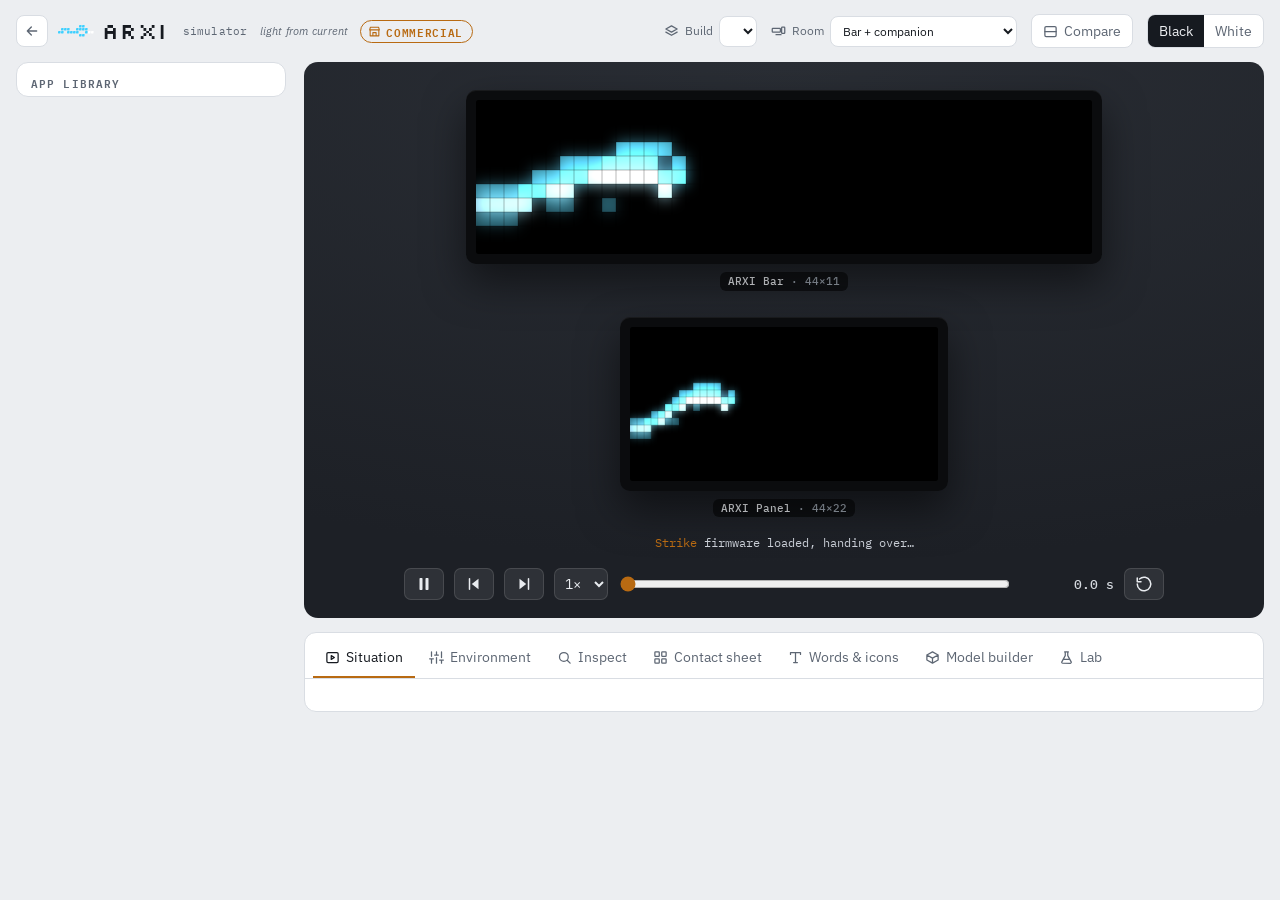
==== commercial/index.html @ 9428a1cd "Split into intro + Home, Commercial, Government sections - index.html is now a simple intro that lin" ====
<!doctype html>
<html lang="en">
<head>
<meta charset="utf-8">
<meta name="viewport" content="width=device-width,initial-scale=1,viewport-fit=cover">
<title>ARXI Commercial · Simulator</title>
<script type="importmap">{"imports":{"three":"https://cdn.jsdelivr.net/npm/three@0.160.0/build/three.module.js"}}</script>
<link rel="preconnect" href="https://fonts.googleapis.com">
<link rel="stylesheet" href="https://fonts.googleapis.com/css2?family=IBM+Plex+Mono:wght@400;500&family=IBM+Plex+Sans:wght@400;500;600&family=Silkscreen&display=swap">
<link rel="stylesheet" href="../shared/arxi.css">
<script>window.ARXI_SEGMENT = 'commercial';</script>
</head>
<body>
<div class="wrap">
  <header>
    <div class="mark"><span id="eelMark"></span>ARXI<small id="buildTag">simulator</small><small class="tagline">light from current</small></div>
    <span class="spacer"></span>
    <label class="hsel" for="buildSel"><span data-ic="layers">Build</span><select id="buildSel"></select></label>
    <label class="hsel" for="roomSel"><span data-ic="screens">Room</span><select id="roomSel"><option value="0">Bar + companion</option><option value="1">Bar alone</option><option value="2">Companion alone</option><option value="3">Swapped: companion leads</option></select></label>
    <button id="cmpBtn" class="hbtn" aria-pressed="false" title="Show a second build underneath"><span data-ic="columns"></span>Compare</button>
    <div class="seg" role="group" aria-label="Finish">
      <button id="fnBlack" aria-pressed="true">Black</button><button id="fnWhite" aria-pressed="false">White</button>
    </div>
  </header>

  <div class="grid">
    <nav class="lib" aria-label="Apps">
      <h2>App library</h2>
      <div id="apps"></div>
    </nav>

    <main style="min-width:0">
      <section class="stage" aria-label="Screens">
        <div class="rowlabel" id="rowA" hidden></div>
        <div class="devices" id="devices">
          <div class="device" id="barDev"><div class="bezel"><canvas id="barCv" width="616" height="154"></canvas></div><div class="dlabel" id="barLbl"><b>ARXI Bar</b> · 44×11</div></div>
          <div class="device" id="panDev"><div class="bezel"><canvas id="panCv" width="448" height="224"></canvas></div><div class="dlabel" id="panLbl"><b>ARXI Panel</b> · 44×22</div></div>
        </div>
        <div class="rowlabel" id="rowB" hidden></div>
        <div class="devices" id="devicesB" hidden>
          <div class="device" id="barDevB"><div class="bezel"><canvas id="barCvB" width="616" height="154"></canvas></div></div>
          <div class="device" id="panDevB"><div class="bezel"><canvas id="panCvB" width="448" height="224"></canvas></div></div>
        </div>
        <div class="now" id="now"></div>
        <div class="transport">
          <button id="play" aria-label="Pause" data-ic="pause"></button>
          <button id="stepB" aria-label="Back one frame" title="Back one frame" data-ic="back"></button>
          <button id="stepF" aria-label="Forward one frame" title="Forward one frame" data-ic="fwd"></button>
          <select id="speed" aria-label="Speed"><option value="0.25">¼×</option><option value="0.5">½×</option><option value="1" selected>1×</option><option value="2">2×</option><option value="4">4×</option><option value="8">8×</option></select>
          <input type="range" id="seek" min="0" max="30000" step="33" value="0" aria-label="Situation time">
          <span class="clock" id="clock">0.0 s</span>
          <button id="restart" title="Restart situation" aria-label="Restart situation" data-ic="restart"></button>
        </div>
      </section>

      <section class="panel">
        <div class="tabs" role="tablist">
          <button role="tab" id="tSit" aria-selected="true" data-ic="film">Situation</button>
          <button role="tab" id="tCtl" aria-selected="false" data-ic="sliders">Environment</button>
          <button role="tab" id="tIns" aria-selected="false" data-ic="search">Inspect</button>
          <button role="tab" id="tSheet" aria-selected="false" data-ic="grid">Contact sheet</button>
          <button role="tab" id="tFit" aria-selected="false" data-ic="type">Words &amp; icons</button>
          <button role="tab" id="tModel" aria-selected="false" data-ic="box">Model builder</button>
          <button role="tab" id="tBuild" aria-selected="false" data-ic="flask">Lab</button>
        </div>
        <div class="pane" id="pSit"></div>
        <div class="pane" id="pCtl" hidden></div>
        <div class="pane" id="pIns" hidden></div>
        <div class="pane" id="pSheet" hidden></div>
        <div class="pane" id="pFit" hidden></div>
        <div class="pane" id="pModel" hidden></div>
        <div class="pane" id="pBuild" hidden></div>
      </section>
    </main>
  </div>
</div>

<!-- Shared simulator: changes here affect every section -->
<script src="../shared/firmware.js"></script>
<script src="../shared/engine.js"></script>
<script src="../shared/icons.js"></script>
<script src="../shared/eel.js"></script>
<script src="../shared/apps.js"></script>
<script src="../shared/lab.js"></script>
<script src="../shared/scene3d.js"></script>
<script src="../shared/place.js"></script>
<script src="../shared/tiers.js"></script>
<script src="../shared/wizard.js"></script>
<script src="../shared/segment.js"></script>
<!-- Commercial only: add features for this section in commercial/features.js -->
<script src="features.js"></script>
<!-- Boots the simulator (load last) -->
<script src="../shared/ui.js"></script>
</body>
</html>
---- shared/arxi.css ----
/* ARXI Simulator: shared styles for every section */
/* Layout: a workbench. App library on the left, the two ARXI screens on a wall in the middle, controls in tabs underneath. */
:root {
  --bg: #eceef1; --surface: #ffffff; --raised: #f5f6f8; --line: #d9dde3; --fg: #161a20; --muted: #5d6673;
  --accent: #b86a12; --accent-fg: #ffffff; --wall: #2a2e35; --wall-2: #1d2026; --ok: #1f8a4c; --warn: #b86a12; --paid: #6b4bd6;
  --display: "Silkscreen", "IBM Plex Mono", monospace; --body: "IBM Plex Sans", system-ui, sans-serif; --mono: "IBM Plex Mono", ui-monospace, monospace;
  color-scheme: light;
}
@media (prefers-color-scheme: dark) { :root:not([data-theme="light"]) {
  --bg: #0e1013; --surface: #161a1f; --raised: #1c2027; --line: #2a3039; --fg: #e6e9ed; --muted: #8d96a3;
  --accent: #f2a640; --accent-fg: #1a1206; --wall: #0a0b0d; --wall-2: #050607; --ok: #4cc47c; --warn: #f2a640; --paid: #a48bff; color-scheme: dark } }
:root[data-theme="dark"] {
  --bg: #0e1013; --surface: #161a1f; --raised: #1c2027; --line: #2a3039; --fg: #e6e9ed; --muted: #8d96a3;
  --accent: #f2a640; --accent-fg: #1a1206; --wall: #0a0b0d; --wall-2: #050607; --ok: #4cc47c; --warn: #f2a640; --paid: #a48bff; color-scheme: dark }
* { box-sizing: border-box }
html, body { height: 100% }
body { background: var(--bg); color: var(--fg); font: 14px/1.45 var(--body); margin: 0 }
button, select, input { font: inherit; color: inherit }
.wrap { padding-left: max(16px, env(safe-area-inset-left, 0px)); padding-right: max(16px, env(safe-area-inset-right, 0px)); padding-block: 14px 28px; max-width: 1440px; margin: 0 auto }
header { display: flex; align-items: center; gap: 14px; flex-wrap: wrap; padding-bottom: 14px }
.mark { font-family: var(--display); font-size: 22px; letter-spacing: .04em; line-height: 1 }
.mark small { font-family: var(--mono); font-size: 11px; color: var(--muted); letter-spacing: .02em; margin-left: 8px; vertical-align: middle }
.spacer { flex: 1 }
.ic { flex: none; vertical-align: -3px }
.mark { display: inline-flex; align-items: center; gap: 8px }
.eelmark { display: block }
.tagline { font: italic 11px var(--body) !important; color: var(--muted); margin-left: 4px !important }
.hsel span, .hbtn, .tabs button { display: inline-flex; align-items: center; gap: 6px }
.transport button { display: inline-flex; align-items: center; justify-content: center; min-height: 32px }
.group > summary .gname { display: inline-flex; align-items: center; gap: 8px }
.group > summary .gname .ic { color: var(--accent); opacity: .85 }
.sub button { display: inline-flex; align-items: center; gap: 6px }
.sub button .ic { opacity: .75 }
@media (max-width: 520px) { .tagline { display: none } .hsel select { max-width: 160px } }
.hsel { display: inline-flex; align-items: center; gap: 6px; font-size: 12px; color: var(--muted) }
.hsel select { background: var(--surface); border: 1px solid var(--line); border-radius: 8px; padding: 6px 8px; color: var(--fg); max-width: 210px }
.hbtn { border: 1px solid var(--line); background: var(--surface); border-radius: 8px; padding: 6px 11px; cursor: pointer; color: var(--muted) }
.hbtn[aria-pressed="true"] { background: var(--fg); color: var(--bg) }
.rowlabel { font: 500 11px/1 var(--mono); letter-spacing: .1em; text-transform: uppercase; color: #9aa3ae; align-self: flex-start }
.rowlabel b { color: var(--accent); font-weight: 500 }
.results { width: 100%; border-collapse: collapse; font: 12px/1.35 var(--mono); margin-top: 12px }
.results th, .results td { border-bottom: 1px solid var(--line); padding: 6px 8px; text-align: left; vertical-align: top }
.results th { color: var(--muted); font-weight: 500; position: sticky; top: 0; background: var(--surface) }
.results td.cell { cursor: pointer } .results td.cell:hover { background: var(--raised) }
.tag2 { display: inline-block; padding: 1px 6px; border-radius: 4px; border: 1px solid currentColor; font-size: 10.5px; margin-right: 4px }
.tag2.same { color: var(--muted) } .tag2.diff { color: var(--accent) } .tag2.bad { color: #e5534b }
.tablewrap { overflow-x: auto; max-height: 520px; overflow-y: auto }
.buildrow { display: flex; gap: 8px; align-items: center; flex-wrap: wrap; padding: 6px 0; border-bottom: 1px solid var(--line); font-size: 13px }
.buildrow .nm { flex: 1; min-width: 180px }
.seg { display: inline-flex; border: 1px solid var(--line); border-radius: 8px; overflow: hidden; background: var(--surface) }
.seg button { border: 0; background: transparent; padding: 6px 11px; cursor: pointer; color: var(--muted) }
.seg button[aria-pressed="true"] { background: var(--fg); color: var(--bg) }
.seg button:focus-visible, button:focus-visible, select:focus-visible, input:focus-visible { outline: 2px solid var(--accent); outline-offset: 1px }
.grid { display: grid; grid-template-columns: 270px minmax(0, 1fr); gap: 18px; align-items: start }
@media (max-width: 860px) { .grid { grid-template-columns: minmax(0, 1fr) } .lib { order: 2 } }

/* App library */
.lib { background: var(--surface); border: 1px solid var(--line); border-radius: 12px; overflow: hidden }
.lib h2 { font: 600 11px/1 var(--mono); letter-spacing: .1em; text-transform: uppercase; color: var(--muted); margin: 0; padding: 14px 14px 8px }
.libtools { display: flex; gap: 6px; padding: 0 10px 10px }
.libtools input, .libtools select { background: var(--raised); border: 1px solid var(--line); border-radius: 7px; padding: 6px 8px; min-width: 0 }
.libtools input { flex: 1 }
.group { border-top: 1px solid var(--line) }
.group > summary { list-style: none; cursor: pointer; padding: 10px 14px; display: flex; justify-content: space-between; gap: 8px; font: 600 11.5px/1.2 var(--mono); letter-spacing: .08em; text-transform: uppercase; color: var(--muted) }
.group > summary::-webkit-details-marker { display: none }
.group > summary::before { content: "▸"; margin-right: 6px }
.group[open] > summary::before { content: "▾" }
.group > summary > span:first-child { flex: 1 }
.group[open] > summary { color: var(--fg) }
.gmeta { font-weight: 400; letter-spacing: .02em; text-transform: none }
.app { border-top: 1px solid var(--line) }
.app > summary { list-style: none; cursor: pointer; padding: 9px 14px 9px 26px; display: grid; grid-template-columns: 1fr auto; gap: 2px 8px; align-items: center }
.app > summary::-webkit-details-marker { display: none }
.app > summary .nm { font-weight: 600 }
.app > summary .meta { grid-column: 1 / -1; color: var(--muted); font-size: 12px }
.app[open] > summary { background: var(--raised) }
.chip { font: 500 10.5px/1 var(--mono); letter-spacing: .04em; text-transform: uppercase; padding: 4px 6px; border-radius: 5px; border: 1px solid currentColor; white-space: nowrap }
.chip.free { color: var(--ok) } .chip.paid { color: var(--paid) } .chip.internal { color: var(--muted) } .chip.concept { color: var(--warn) }
.sits { padding: 4px 8px 10px; display: flex; flex-direction: column; gap: 2px; background: var(--raised) }
.sits button { text-align: left; border: 0; background: transparent; padding: 6px 8px; border-radius: 6px; cursor: pointer; color: var(--fg) }
.sits button:hover { background: var(--line) }
.sits button[aria-current="true"] { background: var(--accent); color: var(--accent-fg) }
.appinfo { padding: 2px 16px 10px; background: var(--raised); color: var(--muted); font-size: 12px }
.appinfo details summary { cursor: pointer; color: var(--fg) }
.appinfo .row { display: flex; gap: 6px; align-items: center; margin-top: 6px; flex-wrap: wrap }
.appinfo select, .appinfo input { background: var(--surface); border: 1px solid var(--line); border-radius: 6px; padding: 3px 6px; font-size: 12px; max-width: 120px }

/* Stage */
.stage { background: radial-gradient(120% 90% at 50% 0%, var(--wall), var(--wall-2)); border-radius: 14px; padding: 28px 22px 18px; display: flex; flex-direction: column; gap: 18px; align-items: center }
.devices { display: flex; gap: 26px; flex-wrap: wrap; justify-content: center; align-items: flex-end; width: 100% }
.device { display: flex; flex-direction: column; align-items: center; gap: 8px; min-width: 0; max-width: 100% }
.bezel { border-radius: 10px; padding: 10px; background: #0b0c0e; box-shadow: 0 18px 40px rgba(0,0,0,.5), inset 0 1px 0 rgba(255,255,255,.06); max-width: 100% }
.white .bezel { background: #e8e7e3; box-shadow: 0 18px 40px rgba(0,0,0,.45), inset 0 1px 0 rgba(255,255,255,.7) }
.bezel canvas { display: block; border-radius: 3px; background: #050505; max-width: 100%; height: auto; image-rendering: auto }
#barCv, #barCvB { width: 616px } #panCv, #panCvB { width: 308px }
.dlabel { font: 500 11px/1.3 var(--mono); color: #9aa3ae; text-align: center }
.dlabel b { color: #e8ebef; font-weight: 500 }
.now { font: 12px/1.3 var(--mono); color: #c9ced6; text-align: center; min-height: 1.3em }
.now .tag { color: var(--accent) }
.transport { display: flex; gap: 10px; align-items: center; flex-wrap: wrap; width: 100%; max-width: 760px; color: #d6dae0 }
.transport button { background: rgba(255,255,255,.08); border: 1px solid rgba(255,255,255,.12); color: #e9ecf0; border-radius: 7px; padding: 5px 10px; cursor: pointer; min-width: 36px }
.transport button:hover { background: rgba(255,255,255,.14) }
.transport select { background: rgba(255,255,255,.08); border: 1px solid rgba(255,255,255,.12); color: #e9ecf0; border-radius: 7px; padding: 5px 6px }
.transport select option { color: #111 }
.transport input[type=range] { flex: 1; min-width: 140px; accent-color: var(--accent) }
.clock { font: 500 13px/1 var(--mono); font-variant-numeric: tabular-nums; min-width: 92px; text-align: right }

/* Panel below the stage */
.panel { background: var(--surface); border: 1px solid var(--line); border-radius: 12px; margin-top: 14px }
.tabs { display: flex; gap: 2px; border-bottom: 1px solid var(--line); padding: 6px 8px 0; overflow-x: auto }
.tabs button { border: 0; background: transparent; padding: 8px 12px; border-bottom: 2px solid transparent; cursor: pointer; color: var(--muted); white-space: nowrap }
.tabs button[aria-selected="true"] { color: var(--fg); border-bottom-color: var(--accent) }
.pane { padding: 16px }
.sit-title { font-size: 18px; font-weight: 600; margin: 0 0 4px; text-wrap: balance }
.sit-note { color: var(--muted); margin: 0 0 12px; max-width: 70ch }
.beats { display: flex; flex-direction: column; gap: 3px; font: 12px/1.4 var(--mono); color: var(--muted) }
.beats .done { color: var(--fg) }
.sub { display: flex; gap: 6px; flex-wrap: wrap; margin-bottom: 14px }
.sub button { border: 1px solid var(--line); background: var(--raised); border-radius: 999px; padding: 4px 11px; cursor: pointer; font-size: 13px }
.sub button[aria-pressed="true"] { background: var(--fg); color: var(--bg); border-color: var(--fg) }
.fields { display: grid; grid-template-columns: repeat(auto-fill, minmax(220px, 1fr)); gap: 10px 18px }
.f { display: flex; flex-direction: column; gap: 4px; min-width: 0 }
.f label { font-size: 12px; color: var(--muted) }
.f .val { font: 11px var(--mono); color: var(--muted); float: right }
.f select, .f input[type=text], .f input[type=number] { background: var(--raised); border: 1px solid var(--line); border-radius: 7px; padding: 6px 8px; min-width: 0 }
.f input[type=range] { accent-color: var(--accent) }
.f input[type=color] { width: 100%; height: 30px; border: 1px solid var(--line); border-radius: 7px; background: var(--raised); padding: 2px }
.tog { display: flex; align-items: center; gap: 8px; padding-top: 18px; cursor: pointer }
.tog input { accent-color: var(--accent); width: 16px; height: 16px }
.btns { display: flex; flex-wrap: wrap; gap: 8px; margin-top: 4px }
.btn { border: 1px solid var(--line); background: var(--raised); border-radius: 7px; padding: 6px 11px; cursor: pointer }
.btn:hover { border-color: var(--accent) }
.btn.primary { background: var(--accent); color: var(--accent-fg); border-color: var(--accent) }
.hint { color: var(--muted); font-size: 12.5px; max-width: 72ch }
.kv { display: grid; grid-template-columns: max-content 1fr; gap: 4px 16px; font: 12.5px/1.4 var(--mono); margin-bottom: 14px }
.kv dt { color: var(--muted) } .kv dd { margin: 0; overflow-wrap: anywhere }
.layers { display: flex; gap: 4px; flex-wrap: wrap }
.layers span { font: 11px var(--mono); padding: 2px 6px; border-radius: 4px; border: 1px solid var(--line); color: var(--muted) }
.layers span.on { color: var(--fg); border-color: var(--accent) }
#timeline { width: 100%; height: 56px; display: block; border: 1px solid var(--line); border-radius: 8px; background: var(--raised) }
.legend { display: flex; flex-wrap: wrap; gap: 4px 12px; font: 11px var(--mono); color: var(--muted); margin: 6px 0 14px }
.legend i { display: inline-block; width: 9px; height: 9px; border-radius: 2px; margin-right: 4px; vertical-align: -1px }
.sheet { display: grid; grid-template-columns: repeat(auto-fill, minmax(230px, 1fr)); gap: 14px; margin-top: 12px }
.sheet figure { margin: 0; background: var(--wall-2); border-radius: 10px; padding: 10px; display: flex; flex-direction: column; gap: 6px; align-items: center; cursor: pointer }
.sheet figure:hover { outline: 2px solid var(--accent) }
.sheet canvas { max-width: 100%; height: auto; image-rendering: pixelated; border-radius: 2px }
.sheet figcaption { font: 11.5px/1.3 var(--mono); color: #c7ccd3; text-align: center }
pre.code { background: var(--raised); border: 1px solid var(--line); border-radius: 8px; padding: 12px; font: 12px/1.5 var(--mono); overflow-x: auto; max-height: 340px; margin: 8px 0 0 }
.diffnote { font: 12px var(--mono); padding: 8px 10px; border-radius: 7px; background: var(--raised); border: 1px solid var(--line); margin-top: 10px }
.diffnote.bad { border-color: #d0453a } .diffnote.good { border-color: var(--ok) }
[hidden] { display: none !important }
/* Place: the screens in a room or outdoors */
.stage { position: relative; overflow: hidden }
.stage > *:not(#sceneBg):not(#sceneFx) { position: relative; z-index: 2 }
#sceneBg, #sceneFx { position: absolute; inset: 0; z-index: 0; pointer-events: none }
#sceneFx { z-index: 3 }
.stage[data-place]:not([data-place="bench"]) { background: #0a0b0d; min-height: 620px; justify-content: center; padding-top: 60px }
.stage .devices { zoom: var(--dist, 1) }
.stage:not([data-place="bench"]) .dlabel { background: rgba(0,0,0,.55); padding: 2px 8px; border-radius: 6px }
.stage[data-place="living"] .devices, .stage[data-place="bedroom"] .devices { margin-bottom: 70px }
.bezel { position: relative }
.bezel canvas { filter: contrast(calc(1 - var(--wash, 0) * .55)) brightness(calc(1 + var(--wash, 0) * .2)) saturate(calc(1 - var(--wash, 0) * .35)) }
.bezel::after { content: ""; position: absolute; inset: 10px; border-radius: 3px; background: linear-gradient(120deg, rgba(255,255,255,.55), rgba(255,255,255,.15) 45%, rgba(255,255,255,.4)); opacity: calc(var(--wash, 0) * .45); pointer-events: none }
.stage > .placebar { position: absolute !important; top: 12px; left: 14px; right: 14px; z-index: 4 !important; display: flex; gap: 6px; align-items: center; flex-wrap: wrap }
.stage[data-place="bench"] { padding-top: 56px }
@media (max-width: 520px) { .stage > .placebar { position: relative !important; top: 0; left: 0; right: 0 } .stage[data-place] { padding-top: 14px !important } }
.placebar .psel { display: inline-flex; gap: 5px; align-items: center; font-size: 12px; color: #e6e9ed; background: rgba(10,12,15,.6); padding: 4px 7px; border-radius: 7px }
.placebar select { background: rgba(10,12,15,.75); color: #e6e9ed; border: 1px solid rgba(255,255,255,.15); border-radius: 7px; padding: 4px 6px; font-size: 12px }
.spots { display: inline-flex; gap: 6px; align-items: center; flex-wrap: wrap } .spots[hidden] { display: none !important }
.pnote { font: 11.5px var(--mono); color: #e6e9ed; background: rgba(0,0,0,.5); padding: 3px 8px; border-radius: 6px; margin-left: auto }
.pnote:empty { display: none }
.fx-rain { background: repeating-linear-gradient(105deg, transparent 0 14px, rgba(190,210,235,.28) 14px 15px, transparent 15px 31px); background-size: 200px 200px; animation: rain .45s linear infinite }
.fx-storm { background: repeating-linear-gradient(105deg, transparent 0 10px, rgba(190,210,235,.32) 10px 11px, transparent 11px 23px); background-size: 160px 160px; animation: rain .3s linear infinite, flash 7s steps(1) infinite }
.fx-snow { background-image: radial-gradient(circle, rgba(255,255,255,.85) 1.6px, transparent 2px), radial-gradient(circle, rgba(255,255,255,.6) 1px, transparent 1.5px); background-size: 90px 90px, 53px 53px; animation: snow 6s linear infinite }
.fx-fog { background: linear-gradient(180deg, rgba(210,215,222,.35), rgba(210,215,222,.55)); backdrop-filter: blur(1.2px) }
@keyframes rain { to { background-position: -60px 200px } }
@keyframes snow { to { background-position: 30px 360px, -20px 212px } }
@keyframes flash { 0%, 96%, 98% { box-shadow: none } 97%, 99% { box-shadow: inset 0 0 0 2000px rgba(235,240,255,.35) } }
@media (prefers-reduced-motion: reduce) { .fx-rain, .fx-storm, .fx-snow { animation: none } }

#scene3d { position: absolute !important; inset: 0; width: 100%; height: 100%; z-index: 1 !important; display: block; cursor: grab; touch-action: pan-y }
#scene3d:active { cursor: grabbing }
.stage.is3d[data-place] { min-height: 640px; justify-content: flex-end !important; background: #0a0b0d }
.stage.is3d .devices, .stage.is3d .rowlabel { position: absolute !important; left: -9999px; opacity: 0; pointer-events: none }
.stage.is3d .now, .stage.is3d .transport { background: rgba(8,10,13,.62); border-radius: 10px; padding: 6px 10px; backdrop-filter: blur(6px) }
/* Build mode: the wizard instead of the library, and only the controls a buyer needs */
.wiz { display: none; background: var(--surface); border: 1px solid var(--line); border-radius: 12px; padding: 14px; align-self: start; position: sticky; top: 12px; max-height: calc(100vh - 24px); overflow: auto }
body[data-mode="build"] .wiz { display: block }
body[data-mode="build"] .lib, body[data-mode="build"] main > .panel, body[data-mode="build"] label[for="buildSel"], body[data-mode="build"] label[for="roomSel"], body[data-mode="build"] #cmpBtn, body[data-mode="build"] header .seg:not(.modeseg),
body[data-mode="build"] .placebar label[for="placeSel"], body[data-mode="build"] #placeSel, body[data-mode="build"] label[for="mountSel"], body[data-mode="build"] #mountSel, body[data-mode="build"] #spotsBox, body[data-mode="build"] #rowA, body[data-mode="build"] #rowB, body[data-mode="build"] #devicesB { display: none !important }
body[data-mode="build"] .grid { grid-template-columns: 340px minmax(0, 1fr) }
@media (max-width: 900px) { body[data-mode="build"] .grid { grid-template-columns: 1fr } .wiz { position: static; max-height: none } }
.modeseg button { display: inline-flex; gap: 5px; align-items: center }
.wsteps { display: flex; gap: 6px; margin-bottom: 12px }
.wdot { flex: 1; height: 28px; border-radius: 8px; border: 1px solid var(--line); background: var(--raised); color: var(--muted); font: 600 12px var(--mono); cursor: pointer }
.wdot.on { background: var(--accent); color: var(--accent-fg); border-color: var(--accent) } .wdot.done { color: var(--ok); border-color: var(--ok) } .wdot:disabled { opacity: .45; cursor: default }
.wtitle small { font: 600 11px var(--mono); letter-spacing: .08em; text-transform: uppercase; color: var(--muted) } .wtitle h2 { margin: 2px 0 6px; font-size: 20px }
.wlead { margin: 0 0 12px; color: var(--muted); font-size: 13.5px }
.wbody { display: flex; flex-direction: column; gap: 8px }
.wcard { display: flex; gap: 12px; align-items: flex-start; text-align: left; border: 1px solid var(--line); background: var(--raised); border-radius: 12px; padding: 12px; cursor: pointer; color: var(--fg); font: inherit }
.wcard:hover { border-color: var(--accent) } .wcard.on { border-color: var(--accent); box-shadow: 0 0 0 2px var(--accent) inset }
.wic { width: 38px; height: 38px; flex: none; display: grid; place-items: center; border-radius: 10px; background: var(--surface); color: var(--accent) }
.wcard.on .wic { background: var(--accent); color: var(--accent-fg) }
.wtx { display: flex; flex-direction: column; gap: 3px; font-size: 13px; color: var(--muted) } .wtx b { color: var(--fg); font-size: 15px }
.wcan { margin: 6px 0 0; padding-left: 16px; color: var(--fg); font-size: 12.5px; display: grid; gap: 2px } .wcard:not(.on) .wcan { opacity: .55 }
.wnav { display: flex; justify-content: space-between; gap: 8px; margin-top: 10px } .wnav .btn { padding: 9px 16px } .btn:disabled { opacity: .45; cursor: default }
.wmore > summary, .wgroup > summary { cursor: pointer; font-size: 13px; padding: 6px 0 } .wmore .f { margin: 6px 0 }
.wmore select, .wbody > select, .wbody input[type=text] { background: var(--raised); border: 1px solid var(--line); border-radius: 7px; padding: 7px 8px; width: 100%; color: var(--fg) }
.wfinish { display: flex; gap: 6px; align-items: center; margin-top: 4px }
.wgroup { border: 1px solid var(--line); border-radius: 10px; padding: 2px 10px }
.wgroup > summary { display: flex; gap: 8px; align-items: center; font-weight: 600 } .wgroup > summary .ic { color: var(--accent) } .wgroup > summary .small { margin-left: auto }
.wfeat { display: flex; gap: 8px; align-items: center; padding: 6px 0 0 } .wfeat input { accent-color: var(--accent); width: 16px; height: 16px }
.wname { flex: 1; text-align: left; border: 0; background: none; color: var(--fg); font: inherit; font-size: 13.5px; cursor: pointer; padding: 0 } .wname:hover { color: var(--accent) }
.wfeat.locked .wname { color: var(--muted) }
.wneed { border: 1px dashed var(--accent); color: var(--accent); background: none; border-radius: 6px; font-size: 11px; padding: 3px 6px; cursor: pointer; display: inline-flex; gap: 4px; align-items: center }
.wblurb { font-size: 12px; color: var(--muted); padding: 0 0 6px 24px }
.wsum dd { text-align: right }
.wcard.fixed { cursor: default }
.wcard .chip { align-self: flex-start; margin-top: 4px }
.wpackapps { display: flex; flex-wrap: wrap; gap: 4px; margin: -2px 0 6px 50px }
.wapp { border: 1px solid var(--line); background: var(--surface); color: var(--fg); border-radius: 6px; padding: 3px 7px; font-size: 11.5px; cursor: pointer; display: inline-flex; gap: 4px; align-items: baseline }
.wapp:hover { border-color: var(--accent) } .wapp.locked { color: var(--muted); border-style: dashed } .wapp small { color: var(--accent) }
.wquote { border: 1px solid var(--line); border-radius: 12px; padding: 12px; display: flex; flex-direction: column; gap: 8px; background: var(--raised) }
.wquote h3 { margin: 0; font-size: 16px } .wquote p { margin: 0 }
.wquote input, .wquote select, .wquote textarea { background: var(--surface); border: 1px solid var(--line); border-radius: 7px; padding: 7px 8px; color: var(--fg); font: inherit; width: 100% }
.wquote.done { border-color: var(--ok) }
.wshow { align-self: flex-start; margin: -2px 0 6px 50px; border: 1px solid var(--accent); color: var(--accent); background: none; border-radius: 999px; padding: 5px 12px; font-size: 12.5px; cursor: pointer; display: inline-flex; gap: 6px; align-items: center }
.wshow:hover, .wshow.on { background: var(--accent); color: var(--accent-fg) }
.shud { position: absolute !important; z-index: 5 !important; left: 16px; top: 64px; width: min(320px, calc(100% - 32px)); background: rgba(8,10,14,.78); backdrop-filter: blur(10px); border: 1px solid rgba(255,255,255,.12); border-radius: 14px; padding: 14px; color: #e8ebef; display: flex; flex-direction: column; gap: 8px; animation: shudin .35s ease }
@keyframes shudin { from { opacity: 0; transform: translateY(-6px) } }
.shud-head { display: flex; gap: 8px; align-items: center; font-size: 15px } .shud-head .ic { color: #6ae4ff }
.shud-how { font-size: 12.5px; color: #aab3be; line-height: 1.4 }
.shud-cap { font: 600 14px/1.35 var(--mono); color: #fff; min-height: 38px }
.shud-row { display: grid; grid-template-columns: 110px 1fr; gap: 8px; align-items: center } .shud-row small { color: #aab3be; font-size: 11.5px }
.shud-meter { height: 8px; border-radius: 99px; background: rgba(255,255,255,.12); overflow: hidden } .shud-meter span { display: block; height: 100%; width: 0; background: linear-gradient(90deg, #2ad0ff, #3aff8a); border-radius: 99px; transition: width .15s }
.shud-meter.alt span { background: linear-gradient(90deg, #ffb347, #ffe08a) } .shud-meter[data-state="warn"] span { background: linear-gradient(90deg, #ffd34a, #ff9a3a) } .shud-meter[data-state="bad"] span { background: linear-gradient(90deg, #ff9a3a, #ff3a5a) }
.shud .btn { align-self: flex-start; background: rgba(255,255,255,.08); color: #fff; border-color: rgba(255,255,255,.2) }
@media (max-width: 520px) { .shud { top: auto; bottom: 120px } }
.libnote { margin: 0 10px 10px; font-size: 12px; color: var(--muted); background: var(--raised); border-radius: 7px; padding: 6px 8px }
/* Markets, Words & icons, Model builder */
.mkts { display: flex; gap: 4px; padding: 0 10px 10px; flex-wrap: wrap }
.mkts button, .chipbtn { border: 1px solid var(--line); background: var(--raised); color: var(--muted); border-radius: 999px; padding: 4px 10px; font-size: 12px; cursor: pointer; display: inline-flex; gap: 5px; align-items: center }
.mkts button[aria-pressed="true"], .chipbtn.on { background: var(--fg); color: var(--bg); border-color: var(--fg) }
.chips { display: flex; flex-wrap: wrap; gap: 6px; align-items: center; margin-bottom: 14px }
.muted { color: var(--muted) } .small { font-size: 12px }
.fitbar, .mrow { display: flex; gap: 12px; flex-wrap: wrap; align-items: flex-end } .grow { flex: 1 1 260px }
.fitbar input[type=text] { font-size: 15px; padding: 8px 10px } .fitbar input[type=color] { width: 54px }
.iconrow { display: flex; flex-wrap: wrap; gap: 4px }
.pixbtn, .emobtn { border: 1px solid var(--line); background: #08090b; border-radius: 6px; padding: 4px; cursor: pointer; line-height: 0 }
.emobtn { font-size: 18px; line-height: 1; padding: 4px 5px; background: var(--raised) }
.pixbtn:hover, .emobtn:hover { border-color: var(--accent) }
.fitmore { margin-top: 10px } .fitmore > summary { cursor: pointer; font-size: 12.5px; color: var(--muted); padding: 4px 0 }
.fitwall { display: flex; flex-wrap: wrap; gap: 18px; margin-top: 16px; padding: 18px; border-radius: 12px; background: radial-gradient(ellipse at 50% 0, var(--wall), var(--wall-2)); align-items: flex-end }
.fitdev { margin: 0; width: calc(var(--cols) * 8px + 18px); max-width: 100%; display: flex; flex-direction: column; gap: 8px }
.fitdev .bezel { padding: 8px; background: #000; border-radius: 8px } .fitcv { width: 100%; height: auto; display: block }
.fitdev figcaption { color: #c7ccd3; font-size: 12px; display: flex; flex-direction: column; gap: 5px }
.fitdev figcaption .muted { color: #8d96a3 } .fithead { display: flex; gap: 4px; align-items: baseline }
.fitlbl { font: 11px/1.35 var(--mono); color: #aab1bb; min-height: 15px }
.fitdev select { background: #1c2027; color: #e6e9ed; border: 1px solid #2a3039; border-radius: 6px; padding: 4px 6px; font-size: 12px }
.verdict { margin-left: auto; font: 600 10.5px/1 var(--mono); text-transform: uppercase; letter-spacing: .05em; padding: 4px 6px; border-radius: 5px }
.verdict.ok { background: #1f8a4c; color: #fff } .verdict.warn { background: #f2a640; color: #1a1206 } .verdict.scroll { background: #3b4250; color: #e6e9ed }
.fitstrip { display: flex; flex-wrap: wrap; gap: 8px; margin: 10px 0 4px; align-items: flex-start } .fitstriph { width: 100%; font: 600 11px var(--mono); color: var(--muted); text-transform: uppercase; letter-spacing: .06em }
.fitthumb { display: flex; flex-direction: column; gap: 4px; border: 1px solid var(--line); background: var(--raised); border-radius: 7px; padding: 6px; cursor: pointer; font-size: 11px; text-align: left; max-width: 160px }
.fitthumb.on { border-color: var(--accent); box-shadow: 0 0 0 1px var(--accent) } .fitthumb canvas { border-radius: 3px; max-width: 100% }
.toast { position: fixed; bottom: 20px; left: 50%; transform: translateX(-50%) translateY(20px); background: var(--fg); color: var(--bg); padding: 8px 14px; border-radius: 8px; opacity: 0; transition: .2s; pointer-events: none; z-index: 9 }
.toast.on { opacity: 1; transform: translateX(-50%) }
.mgrid { display: grid; grid-template-columns: minmax(0, 1fr) 300px; gap: 18px; align-items: start }
@media (max-width: 860px) { .mgrid { grid-template-columns: 1fr } }
.checks { display: flex; flex-wrap: wrap; gap: 4px 14px; padding: 6px 0 } .check { display: inline-flex; gap: 6px; align-items: center; font-size: 13px; cursor: pointer }
.check input, .feat input { accent-color: var(--accent) }
.fhead { display: flex; justify-content: space-between; align-items: center; gap: 8px; flex-wrap: wrap }
.feats { border: 1px solid var(--line); border-radius: 10px; overflow: hidden; margin-top: 4px }
.fgroup + .fgroup { border-top: 1px solid var(--line) }
.fgroup > summary { cursor: pointer; padding: 9px 12px; display: flex; gap: 8px; align-items: center; font-weight: 600; font-size: 13px }
.fgroup > summary .ic { color: var(--accent) } .fgroup > summary .small { margin-left: auto; font-weight: 400 }
.feat { display: flex; gap: 8px; align-items: center; padding: 6px 12px 6px 34px; font-size: 13px; cursor: pointer } .feat:hover { background: var(--raised) } .feat .fn { flex: 1 }
.msum { position: sticky; top: 12px; border: 1px solid var(--line); border-radius: 12px; padding: 14px; background: var(--raised); display: flex; flex-direction: column; gap: 10px }
.mhead { display: flex; gap: 8px; align-items: center; font-size: 15px } .mhead .ic { color: var(--accent) }
.mtags { display: flex; flex-wrap: wrap; gap: 4px } .tagpill { font-size: 11px; padding: 3px 8px; border-radius: 999px; background: var(--surface); border: 1px solid var(--line) }
.mstats { display: grid; grid-template-columns: auto 1fr; gap: 4px 12px; margin: 0; font-size: 13px } .mstats dt { color: var(--muted) } .mstats dd { margin: 0; font: 500 13px var(--mono); text-align: right }
.mlist { display: flex; flex-wrap: wrap; gap: 4px; max-height: 120px; overflow: auto } .mlist span { font-size: 11.5px; padding: 2px 7px; border-radius: 5px; background: var(--surface); border: 1px solid var(--line) }
.msum select { background: var(--surface); border: 1px solid var(--line); border-radius: 7px; padding: 6px 8px }
@media (prefers-reduced-motion: reduce) { * { scroll-behavior: auto } }
@media (max-width: 520px) { .stage { padding: 18px 10px 14px } .clock { min-width: 0 } }

/* Sections: the way back to the intro, which section you're in */
.segback { display: inline-grid; place-items: center; width: 32px; height: 32px; border-radius: 8px; border: 1px solid var(--line); background: var(--surface); color: var(--muted); text-decoration: none; margin-right: -4px }
.segback:hover { color: var(--accent); border-color: var(--accent) }
.segbadge { display: inline-flex; align-items: center; gap: 5px; font: 600 11px/1 var(--mono); letter-spacing: .06em; text-transform: uppercase; color: var(--accent); border: 1px solid currentColor; border-radius: 999px; padding: 4px 9px 4px 7px; margin-left: 4px }
.wswitch { display: inline-flex; align-items: center; gap: 6px; font-size: 12.5px; color: var(--muted); text-decoration: none; margin: -4px 0 4px }
.wswitch:hover { color: var(--accent) }
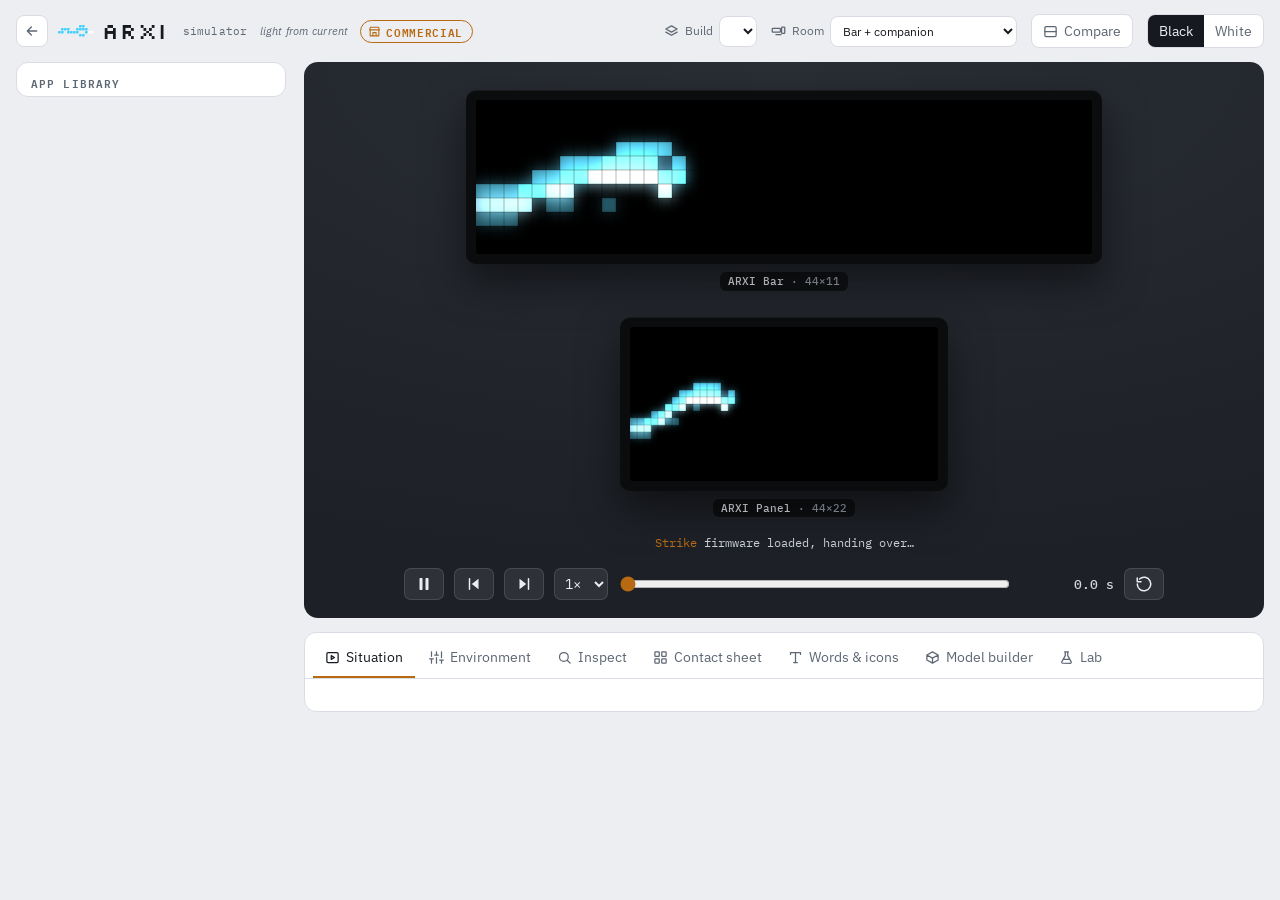
==== commit 4683a9a7: "Commercial: production cleanup, room profiles, race and taproom apps, finish line - Rebuilt every co" ====
--- a/commercial/index.html
+++ b/commercial/index.html
@@ -8,6 +8,7 @@
 <link rel="preconnect" href="https://fonts.googleapis.com">
 <link rel="stylesheet" href="https://fonts.googleapis.com/css2?family=IBM+Plex+Mono:wght@400;500&family=IBM+Plex+Sans:wght@400;500;600&family=Silkscreen&display=swap">
 <link rel="stylesheet" href="../shared/arxi.css">
+<link rel="stylesheet" href="commercial.css">
 <script>window.ARXI_SEGMENT = 'commercial';</script>
 </head>
 <body>
--- a/commercial/commercial.css
+++ b/commercial/commercial.css
@@ -0,0 +1,20 @@
+/* ARXI Commercial: buyer-facing polish on top of shared/arxi.css */
+
+/* Build mode is what a business sees: no lab labels, no firmware build names */
+body[data-mode="build"] #buildTag, body[data-mode="build"] .tagline, body[data-mode="build"] .now .kind { display: none }
+
+/* The Lab switch only shows once unlocked with ?lab (see the end of features.js) */
+body:not([data-lab]) .modeseg { display: none !important }
+
+/* Steadier type in the wizard: card titles, the lead line and the quote form */
+.wtitle h2 { letter-spacing: -.01em }
+.wcard .wtx b { letter-spacing: -.005em }
+.wlead { text-wrap: pretty }
+.wquote h3 { letter-spacing: -.01em }
+
+/* The step dots read as a progress bar rather than buttons */
+.wsteps { gap: 4px }
+.wdot { height: 6px; padding: 0; font-size: 0; border-radius: 99px; border: 0; background: var(--line) }
+.wdot.done { background: var(--ok) }
+.wdot.on { background: var(--accent) }
+.wdot span { display: none }
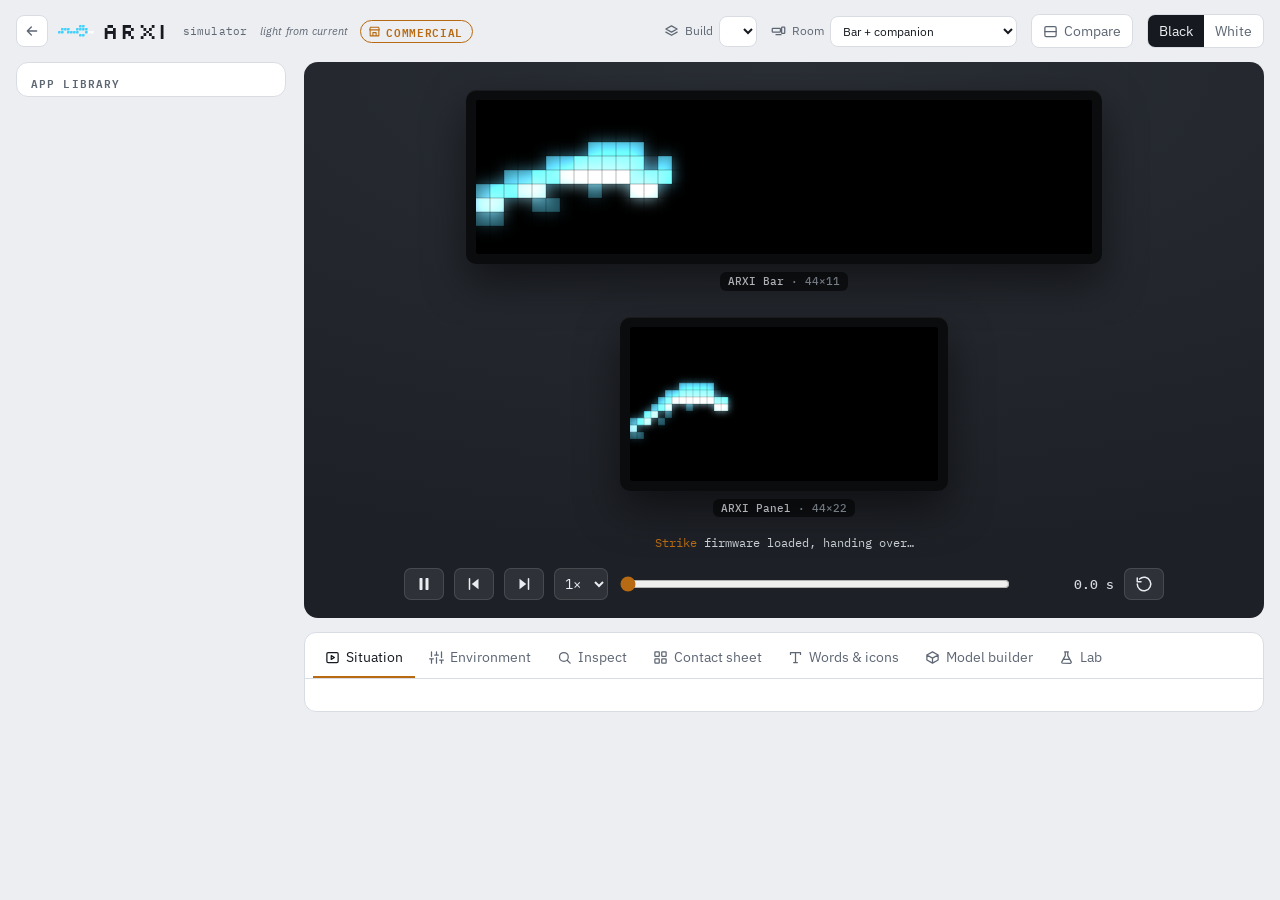
==== commit d1735c4f: "Home: desk setups, fitness and health, gaming, kids and office apps - New place: Desk, with its own " ====
--- a/commercial/index.html
+++ b/commercial/index.html
@@ -88,6 +88,7 @@
 <script src="../shared/tiers.js"></script>
 <script src="../shared/wizard.js"></script>
 <script src="../shared/segment.js"></script>
+<script src="../shared/kit.js"></script>
 <!-- Commercial only: add features for this section in commercial/features.js -->
 <script src="features.js"></script>
 <!-- Boots the simulator (load last) -->
